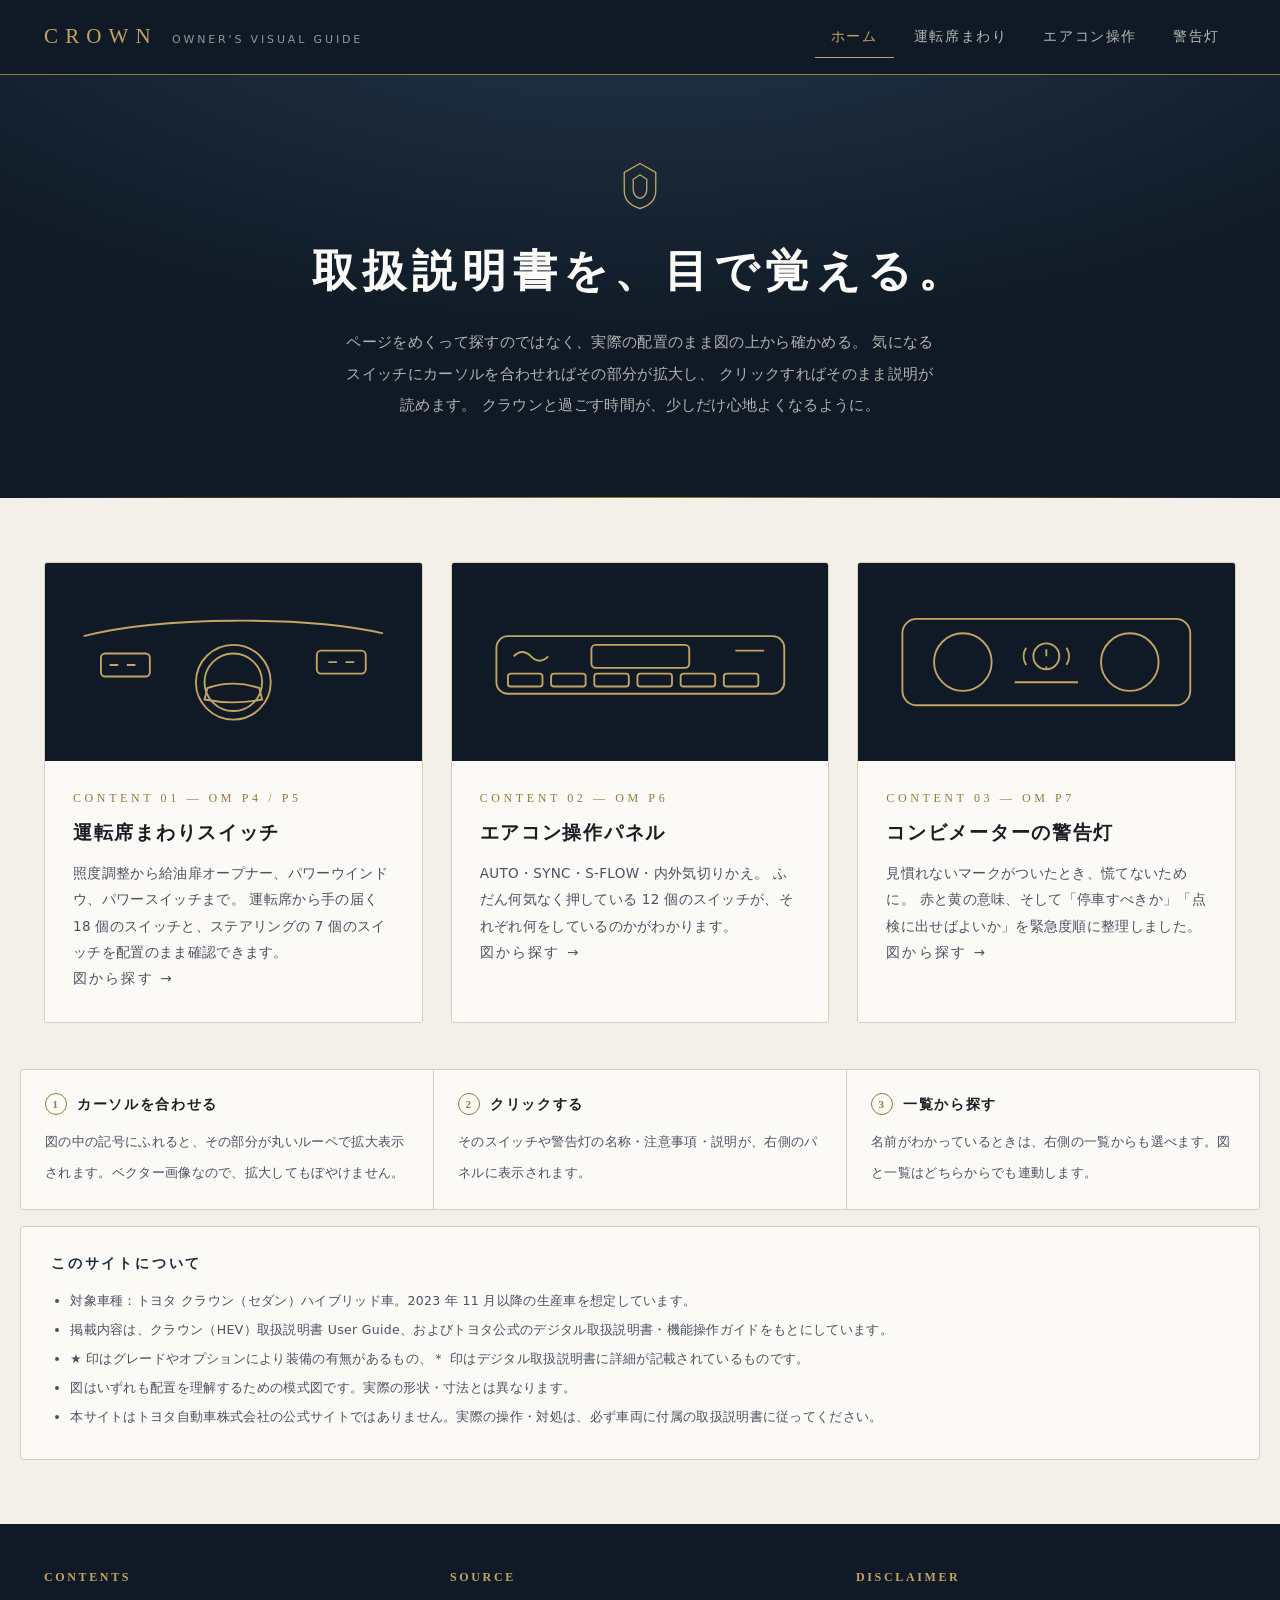
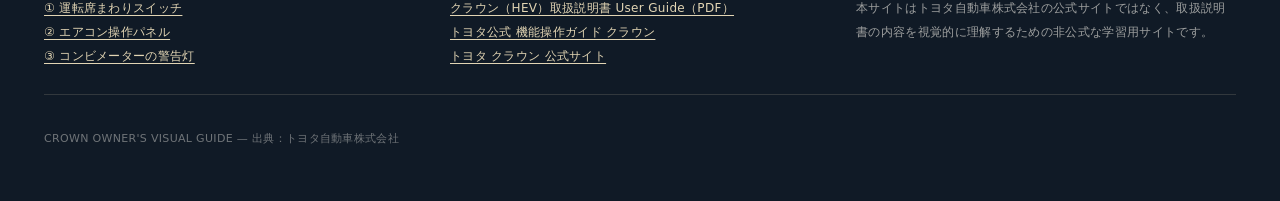
==== index.html @ cce94509 "エアコン操作パネル・警告灯・トップページを追加 - climate.html: OM P6 のエアコン操作スイッチ A-L - meter.html: OM P7 の警告灯 20 種を緊急度別に整理、" ====
<!DOCTYPE html>
<html lang="ja">
<head>
<meta charset="utf-8">
<meta name="viewport" content="width=device-width, initial-scale=1">
<title>CROWN オーナーズ ビジュアルガイド ｜ トヨタ クラウン取扱説明書を、目で覚える</title>
<meta name="description" content="トヨタ クラウン（HEV）の取扱説明書を、図の上でホバー拡大・クリック説明で学べるビジュアルガイド。運転席まわりスイッチ・エアコン操作パネル・コンビメーターの警告灯に対応。">
<link rel="stylesheet" href="assets/css/style.css">
</head>
<body>

<header class="site-header">
  <div class="wrap site-header__inner">
    <a class="brand" href="index.html">
      <span class="brand__mark">CROWN</span>
      <span class="brand__sub">OWNER'S VISUAL GUIDE</span>
    </a>
    <nav class="site-nav" aria-label="コンテンツ">
      <a href="index.html" aria-current="page">ホーム</a>
      <a href="cockpit.html">運転席まわり</a>
      <a href="climate.html">エアコン操作</a>
      <a href="meter.html">警告灯</a>
    </nav>
  </div>
</header>

<main>

  <section class="hero">
    <div class="wrap">
      <svg class="hero__crest" viewBox="0 0 48 48" fill="none" stroke="currentColor" stroke-width="1.2" aria-hidden="true">
        <path d="M24 4 L38 12 L38 28 Q38 40, 24 44 Q10 40, 10 28 L10 12 Z"/>
        <path d="M24 14 L30 18 L30 27 Q30 33, 24 35 Q18 33, 18 27 L18 18 Z"/>
      </svg>
      <h1>取扱説明書を、目で覚える。</h1>
      <p class="hero__lead">
        ページをめくって探すのではなく、実際の配置のまま図の上から確かめる。
        気になるスイッチにカーソルを合わせればその部分が拡大し、
        クリックすればそのまま説明が読めます。
        クラウンと過ごす時間が、少しだけ心地よくなるように。
      </p>
    </div>
  </section>

  <div class="wrap">
    <div class="card-grid">

      <a class="card" href="cockpit.html">
        <div class="card__visual">
          <svg viewBox="0 0 220 96" fill="none" stroke="currentColor" stroke-width="1.3" aria-hidden="true">
            <path d="M6 30 C 60 16, 160 16, 214 28"/>
            <circle cx="110" cy="62" r="26"/>
            <circle cx="110" cy="62" r="20"/>
            <path d="M92 66 q18 -6, 36 0 l2 8 q-20 4, -40 0 z"/>
            <rect x="18" y="42" width="34" height="16" rx="3"/>
            <rect x="168" y="40" width="34" height="16" rx="3"/>
            <path d="M24 50 h6 M36 50 h6 M176 48 h6 M188 48 h6"/>
          </svg>
        </div>
        <div class="card__body">
          <span class="card__no">CONTENT 01 — OM P4 / P5</span>
          <h2>運転席まわりスイッチ</h2>
          <p>
            照度調整から給油扉オープナー、パワーウインドウ、パワースイッチまで。
            運転席から手の届く 18 個のスイッチと、ステアリングの 7 個のスイッチを配置のまま確認できます。
          </p>
          <p class="card__more">図から探す →</p>
        </div>
      </a>

      <a class="card" href="climate.html">
        <div class="card__visual">
          <svg viewBox="0 0 220 96" fill="none" stroke="currentColor" stroke-width="1.3" aria-hidden="true">
            <rect x="10" y="30" width="200" height="40" rx="8"/>
            <rect x="76" y="36" width="68" height="16" rx="3"/>
            <rect x="18" y="56" width="24" height="9" rx="2"/>
            <rect x="48" y="56" width="24" height="9" rx="2"/>
            <rect x="78" y="56" width="24" height="9" rx="2"/>
            <rect x="108" y="56" width="24" height="9" rx="2"/>
            <rect x="138" y="56" width="24" height="9" rx="2"/>
            <rect x="168" y="56" width="24" height="9" rx="2"/>
            <path d="M22 44 q6 -6, 12 0 q6 6, 12 0"/>
            <path d="M176 40 h20"/>
          </svg>
        </div>
        <div class="card__body">
          <span class="card__no">CONTENT 02 — OM P6</span>
          <h2>エアコン操作パネル</h2>
          <p>
            AUTO・SYNC・S-FLOW・内外気切りかえ。
            ふだん何気なく押している 12 個のスイッチが、それぞれ何をしているのかがわかります。
          </p>
          <p class="card__more">図から探す →</p>
        </div>
      </a>

      <a class="card" href="meter.html">
        <div class="card__visual">
          <svg viewBox="0 0 220 96" fill="none" stroke="currentColor" stroke-width="1.3" aria-hidden="true">
            <rect x="10" y="18" width="200" height="60" rx="10"/>
            <circle cx="52" cy="48" r="20"/>
            <circle cx="168" cy="48" r="20"/>
            <circle cx="110" cy="44" r="9"/>
            <path d="M110 39 v5 M110 51 v1.5"/>
            <path d="M96 38 a11 11 0 0 0 0 12 M124 38 a11 11 0 0 1 0 12"/>
            <path d="M88 62 h44"/>
          </svg>
        </div>
        <div class="card__body">
          <span class="card__no">CONTENT 03 — OM P7</span>
          <h2>コンビメーターの警告灯</h2>
          <p>
            見慣れないマークがついたとき、慌てないために。
            赤と黄の意味、そして「停車すべきか」「点検に出せばよいか」を緊急度順に整理しました。
          </p>
          <p class="card__more">図から探す →</p>
        </div>
      </a>

    </div>
  </div>

  <div class="wrap howto">
    <h2 class="visually-hidden">使い方</h2>
    <ul class="howto__list">
      <li>
        <b data-step="1">カーソルを合わせる</b>
        <span>図の中の記号にふれると、その部分が丸いルーペで拡大表示されます。ベクター画像なので、拡大してもぼやけません。</span>
      </li>
      <li>
        <b data-step="2">クリックする</b>
        <span>そのスイッチや警告灯の名称・注意事項・説明が、右側のパネルに表示されます。</span>
      </li>
      <li>
        <b data-step="3">一覧から探す</b>
        <span>名前がわかっているときは、右側の一覧からも選べます。図と一覧はどちらからでも連動します。</span>
      </li>
    </ul>
  </div>

  <div class="wrap notes">
    <div class="notes__inner">
      <h2>このサイトについて</h2>
      <ul>
        <li>対象車種：トヨタ クラウン（セダン）ハイブリッド車。2023 年 11 月以降の生産車を想定しています。</li>
        <li>掲載内容は、クラウン（HEV）取扱説明書 User Guide、およびトヨタ公式のデジタル取扱説明書・機能操作ガイドをもとにしています。</li>
        <li>★ 印はグレードやオプションにより装備の有無があるもの、＊ 印はデジタル取扱説明書に詳細が記載されているものです。</li>
        <li>図はいずれも配置を理解するための模式図です。実際の形状・寸法とは異なります。</li>
        <li>本サイトはトヨタ自動車株式会社の公式サイトではありません。実際の操作・対処は、必ず車両に付属の取扱説明書に従ってください。</li>
      </ul>
    </div>
  </div>

</main>

<footer class="site-footer">
  <div class="wrap">
    <div class="site-footer__grid">
      <div>
        <h3>CONTENTS</h3>
        <ul>
          <li><a href="cockpit.html">① 運転席まわりスイッチ</a></li>
          <li><a href="climate.html">② エアコン操作パネル</a></li>
          <li><a href="meter.html">③ コンビメーターの警告灯</a></li>
        </ul>
      </div>
      <div>
        <h3>SOURCE</h3>
        <ul>
          <li><a href="https://manual.toyota.jp/pdf/crown/CROWN-HEV_UG_JP_M30K22_1_2504.pdf" rel="noopener">クラウン（HEV）取扱説明書 User Guide（PDF）</a></li>
          <li><a href="https://toyota.jp/function-guide/crown/" rel="noopener">トヨタ公式 機能操作ガイド クラウン</a></li>
          <li><a href="https://toyota.jp/crown/" rel="noopener">トヨタ クラウン 公式サイト</a></li>
        </ul>
      </div>
      <div>
        <h3>DISCLAIMER</h3>
        <p style="margin:0">
          本サイトはトヨタ自動車株式会社の公式サイトではなく、取扱説明書の内容を視覚的に理解するための非公式な学習用サイトです。
        </p>
      </div>
    </div>
    <p class="site-footer__base">CROWN OWNER'S VISUAL GUIDE — 出典：トヨタ自動車株式会社</p>
  </div>
</footer>

</body>
</html>
---- assets/css/style.css ----
@charset "utf-8";

/* =====================================================================
   CROWN OWNER'S GUIDE — 共通スタイル
   高貴・落ち着きを基調とした配色と組版。色は必ずこの :root から取る。
   ===================================================================== */

:root {
  /* ---- 地色（生成り／和紙） ---- */
  --paper:        #f3f0e9;
  --paper-raised: #fbfaf7;
  --paper-sunk:   #e9e4d9;

  /* ---- 墨 ---- */
  --ink:          #1a1d23;
  --ink-mid:      #4a5160;
  --ink-soft:     #7b8394;

  /* ---- 差し色 ---- */
  --navy:         #1c2b3d;
  --navy-deep:    #101a26;
  --gold:         #977a3a;
  --gold-bright:  #c3a462;
  --gold-pale:    #e2d5b4;

  /* ---- 罫 ---- */
  --rule:         #d6cfc0;
  --rule-strong:  #b9ae98;

  /* ---- 警告色（OM の表記に厳密に一致させること） ---- */
  --warn-red:     #d0342a;
  --warn-amber:   #e0a52c;
  --warn-green:   #4c9a5e;
  --meter-bg:     #0a0d12;

  /* ---- 書体 ---- */
  --font-serif: "Yu Mincho", "YuMincho", "Hiragino Mincho ProN", "Hiragino Mincho Pro",
                "HGS明朝E", "MS PMincho", serif;
  --font-sans:  "Yu Gothic", "YuGothic", "Hiragino Sans", "Hiragino Kaku Gothic ProN",
                "Noto Sans JP", "Meiryo", system-ui, sans-serif;

  /* ---- 寸法 ---- */
  --wrap: 1240px;
  --radius: 3px;
  --shadow-soft: 0 1px 2px rgba(26, 29, 35, .06), 0 8px 28px rgba(26, 29, 35, .07);
  --shadow-lift: 0 2px 6px rgba(26, 29, 35, .10), 0 18px 48px rgba(26, 29, 35, .14);
}

/* ---------------------------------------------------------------- reset */

*, *::before, *::after { box-sizing: border-box; }

html { -webkit-text-size-adjust: 100%; scroll-behavior: smooth; }

body {
  margin: 0;
  background: var(--paper);
  color: var(--ink);
  font-family: var(--font-sans);
  font-size: 16px;
  line-height: 1.9;
  letter-spacing: .02em;
  font-feature-settings: "palt" 1;
  -webkit-font-smoothing: antialiased;
}

img, svg { max-width: 100%; }
a { color: var(--navy); text-underline-offset: .25em; }
a:hover { color: var(--gold); }

h1, h2, h3, h4 {
  font-family: var(--font-serif);
  font-weight: 600;
  letter-spacing: .09em;
  line-height: 1.5;
  margin: 0;
}

:focus-visible {
  outline: 2px solid var(--gold);
  outline-offset: 3px;
}

.wrap {
  width: 100%;
  max-width: var(--wrap);
  margin-inline: auto;
  padding-inline: 24px;
}

.visually-hidden {
  position: absolute; width: 1px; height: 1px;
  margin: -1px; padding: 0; overflow: hidden;
  clip: rect(0 0 0 0); white-space: nowrap; border: 0;
}

/* ---------------------------------------------------------------- header */

.site-header {
  background: var(--navy-deep);
  color: var(--paper-raised);
  border-bottom: 1px solid var(--gold);
}

.site-header__inner {
  display: flex;
  align-items: center;
  justify-content: space-between;
  gap: 24px;
  min-height: 74px;
  flex-wrap: wrap;
}

.brand {
  display: flex;
  align-items: baseline;
  gap: 14px;
  text-decoration: none;
  color: inherit;
}

.brand__mark {
  font-family: var(--font-serif);
  font-size: 21px;
  letter-spacing: .34em;
  color: var(--gold-bright);
}

.brand__sub {
  font-size: 11px;
  letter-spacing: .26em;
  color: rgba(243, 240, 233, .58);
}

.site-nav {
  display: flex;
  gap: 4px;
  flex-wrap: wrap;
}

.site-nav a {
  display: block;
  padding: 8px 16px;
  font-size: 13.5px;
  letter-spacing: .12em;
  color: rgba(243, 240, 233, .74);
  text-decoration: none;
  border-bottom: 1px solid transparent;
  transition: color .2s, border-color .2s;
}

.site-nav a:hover { color: var(--gold-bright); }

.site-nav a[aria-current="page"] {
  color: var(--gold-bright);
  border-bottom-color: var(--gold-bright);
}

/* ---------------------------------------------------------------- hero */

.hero {
  background:
    radial-gradient(120% 150% at 50% -30%, #24374b 0%, var(--navy-deep) 62%);
  color: var(--paper-raised);
  padding: 84px 0 76px;
  text-align: center;
  position: relative;
}

.hero::after {
  content: "";
  position: absolute; inset-inline: 0; bottom: 0;
  height: 1px;
  background: linear-gradient(90deg, transparent, var(--gold), transparent);
}

.hero__crest {
  width: 54px; height: 54px;
  margin: 0 auto 26px;
  display: block;
  color: var(--gold-bright);
}

.hero h1 {
  font-size: clamp(28px, 4.4vw, 44px);
  letter-spacing: .14em;
  margin-bottom: 22px;
}

.hero__lead {
  max-width: 40em;
  margin: 0 auto;
  color: rgba(243, 240, 233, .72);
  font-size: 15px;
  line-height: 2.1;
}

/* ---------------------------------------------------------------- page head */

.page-head {
  padding: 54px 0 30px;
  border-bottom: 1px solid var(--rule);
}

.page-head__eyebrow {
  font-size: 11.5px;
  letter-spacing: .3em;
  color: var(--gold);
  margin-bottom: 14px;
}

.page-head h1 {
  font-size: clamp(24px, 3.4vw, 34px);
  margin-bottom: 16px;
}

.page-head__lead {
  max-width: 56em;
  color: var(--ink-mid);
  font-size: 14.5px;
  line-height: 2.05;
}

/* ---------------------------------------------------------------- index cards */

.card-grid {
  display: grid;
  grid-template-columns: repeat(auto-fit, minmax(280px, 1fr));
  gap: 28px;
  padding: 64px 0 20px;
}

.card {
  display: flex;
  flex-direction: column;
  background: var(--paper-raised);
  border: 1px solid var(--rule);
  border-radius: var(--radius);
  text-decoration: none;
  color: inherit;
  overflow: hidden;
  transition: transform .25s, box-shadow .25s, border-color .25s;
}

.card:hover {
  transform: translateY(-4px);
  box-shadow: var(--shadow-lift);
  border-color: var(--gold-pale);
}

.card__visual {
  background: var(--navy-deep);
  padding: 30px;
  display: grid;
  place-items: center;
  min-height: 172px;
}

.card__visual svg { width: 100%; height: auto; color: var(--gold-bright); }

.card__body { padding: 26px 28px 30px; }

.card__no {
  font-family: var(--font-serif);
  font-size: 12px;
  letter-spacing: .3em;
  color: var(--gold);
  display: block;
  margin-bottom: 10px;
}

.card__body h2 { font-size: 19px; margin-bottom: 12px; }

.card__body p {
  margin: 0;
  font-size: 13.5px;
  line-height: 1.95;
  color: var(--ink-mid);
}

.card__more {
  margin-top: 20px;
  font-size: 12.5px;
  letter-spacing: .16em;
  color: var(--gold);
}

/* ---------------------------------------------------------------- howto */

.howto {
  padding: 26px 0 8px;
}

.howto__list {
  list-style: none;
  margin: 0;
  padding: 0;
  display: grid;
  grid-template-columns: repeat(auto-fit, minmax(232px, 1fr));
  gap: 1px;
  background: var(--rule);
  border: 1px solid var(--rule);
  border-radius: var(--radius);
  overflow: hidden;
}

.howto__list li {
  background: var(--paper-raised);
  padding: 22px 24px;
}

.howto__list b {
  display: block;
  font-family: var(--font-serif);
  font-size: 14px;
  letter-spacing: .12em;
  margin-bottom: 8px;
}

.howto__list b::before {
  content: attr(data-step);
  display: inline-block;
  width: 22px; height: 22px;
  margin-right: 10px;
  border: 1px solid var(--gold);
  border-radius: 50%;
  color: var(--gold);
  font-size: 11px;
  line-height: 20px;
  text-align: center;
  vertical-align: 1px;
}

.howto__list span {
  font-size: 12.5px;
  line-height: 1.85;
  color: var(--ink-mid);
}

/* ====================================================================
   EXPLORER — 図・ルーペ・一覧・詳細
   ==================================================================== */

.explorer {
  display: grid;
  grid-template-columns: minmax(0, 1.55fr) minmax(316px, .95fr);
  gap: 34px;
  padding: 34px 0 72px;
  align-items: start;
}

/* ---- 左：図 ---- */

.stage {
  position: relative;
  background: var(--paper-raised);
  border: 1px solid var(--rule);
  border-radius: var(--radius);
  padding: 18px;
  box-shadow: var(--shadow-soft);
}

.stage--dark {
  background: var(--meter-bg);
  border-color: #2a3140;
}

.stage__caption {
  display: flex;
  align-items: baseline;
  justify-content: space-between;
  gap: 16px;
  flex-wrap: wrap;
  margin-bottom: 14px;
  padding-bottom: 12px;
  border-bottom: 1px solid var(--rule);
  font-size: 12px;
  letter-spacing: .14em;
  color: var(--ink-soft);
}

.stage--dark .stage__caption {
  border-bottom-color: #2a3140;
  color: #8b93a4;
}

.diagram { display: block; width: 100%; height: auto; }

/* ---- 図版（SVG アートワーク）の描線 ---- */

.art-body    { fill: var(--paper-raised); stroke: var(--ink-soft); stroke-width: 1.7;
               stroke-linejoin: round; }
.art-panel   { fill: #efece4; stroke: var(--ink-soft); stroke-width: 1.5; }
.art-inset   { fill: #e4dfd3; stroke: var(--ink-mid); stroke-width: 1.3; }
.art-key     { fill: #d9d3c4; stroke: var(--ink-mid); stroke-width: 1.3; }
.art-screen  { fill: var(--navy-deep); stroke: var(--ink-mid); stroke-width: 1.4; }
.art-line    { fill: none; stroke: var(--ink-soft); stroke-width: 1.6;
               stroke-linecap: round; stroke-linejoin: round; }
.art-hair    { fill: none; stroke: var(--ink-soft); stroke-width: 1;
               stroke-linecap: round; opacity: .5; }
.art-glyph   { fill: none; stroke: var(--ink); stroke-width: 1.6;
               stroke-linecap: round; stroke-linejoin: round; }
.art-glyph-f { fill: var(--ink); stroke: none; }
.art-cap     { font-family: var(--font-sans); font-size: 11px; letter-spacing: .1em;
               fill: var(--ink-soft); }
.art-micro   { font-family: var(--font-sans); font-size: 8px; letter-spacing: .04em;
               fill: var(--ink-mid); text-anchor: middle; }

/* 暗い舞台（メーター）用 */
.art-meter-face  { fill: #0d1119; stroke: #2f3949; stroke-width: 1.4; }
.art-meter-ring  { fill: none; stroke: #46566e; stroke-width: 2; }
.art-meter-hair  { fill: none; stroke: #354154; stroke-width: 1; }
.art-meter-cap   { font-family: var(--font-sans); font-size: 10px; letter-spacing: .12em;
                   fill: #6f7b8e; }
.tell-red    { fill: none; stroke: var(--warn-red);   stroke-width: 2;
               stroke-linecap: round; stroke-linejoin: round; }
.tell-red-f  { fill: var(--warn-red);   stroke: none; }
.tell-amb    { fill: none; stroke: var(--warn-amber); stroke-width: 2;
               stroke-linecap: round; stroke-linejoin: round; }
.tell-amb-f  { fill: var(--warn-amber); stroke: none; }
.tell-txt-r  { font-family: var(--font-sans); font-weight: 700; fill: var(--warn-red);
               text-anchor: middle; }
.tell-txt-a  { font-family: var(--font-sans); font-weight: 700; fill: var(--warn-amber);
               text-anchor: middle; }

/* ---- ホットスポット ---- */

.hotspot { cursor: pointer; }
.hotspot .hit { fill: transparent; }

.hotspot .halo {
  fill: none;
  stroke: var(--gold-bright);
  stroke-width: 2;
  opacity: 0;
  transform-box: fill-box;
  transform-origin: center;
  transform: scale(.86);
  transition: opacity .22s ease, transform .22s ease;
}

.hotspot .badge-dot {
  fill: var(--paper-raised);
  stroke: var(--navy);
  stroke-width: 1.5;
  transition: fill .2s, stroke .2s;
}

.hotspot .badge-txt {
  font-family: var(--font-sans);
  font-size: 15px;
  font-weight: 700;
  fill: var(--navy);
  text-anchor: middle;
  dominant-baseline: central;
  pointer-events: none;
  transition: fill .2s;
}

.hotspot .leader {
  stroke: var(--ink-soft);
  stroke-width: 1;
  fill: none;
  opacity: .55;
  transition: stroke .2s, opacity .2s;
}

/* ステアリングスイッチ（OM P5）は記号が A から重複するため塗りで区別する */
.hotspot--steer .badge-dot { fill: var(--navy); stroke: var(--navy); }
.hotspot--steer .badge-txt { fill: var(--gold-bright); }

.stage--dark .hotspot .badge-dot { fill: #10151d; stroke: var(--gold-bright); }
.stage--dark .hotspot .badge-txt { fill: var(--gold-bright); }
.stage--dark .hotspot .leader    { stroke: #5d6779; }

/* 強調（ホバー／選択） */
.hotspot.is-active .halo,
.hotspot:hover .halo,
.hotspot:focus-visible .halo {
  opacity: 1;
  transform: scale(1);
}

.hotspot.is-active .badge-dot,
.hotspot:hover .badge-dot,
.hotspot:focus-visible .badge-dot {
  fill: var(--gold);
  stroke: var(--gold);
}

.hotspot.is-active .badge-txt,
.hotspot:hover .badge-txt,
.hotspot:focus-visible .badge-txt {
  fill: #fff;
}

.hotspot.is-active .leader,
.hotspot:hover .leader { stroke: var(--gold); opacity: 1; }

/* 選択中は他を沈める */
.diagram.is-dimmed .hotspot:not(.is-active):not(:hover) { opacity: .42; }
.hotspot { transition: opacity .25s; }

/* ---- ルーペ ---- */

.loupe {
  position: absolute;
  top: 22px;
  right: 22px;
  width: 224px;
  height: 224px;
  border: 1px solid var(--gold);
  border-radius: 50%;
  overflow: hidden;
  background: var(--paper-raised);
  box-shadow: var(--shadow-lift);
  opacity: 0;
  visibility: hidden;
  transform: scale(.94);
  transition: opacity .2s ease, transform .2s ease, visibility .2s;
  pointer-events: none;
  z-index: 4;
}

.stage--dark .loupe { background: var(--meter-bg); }

.loupe.is-visible { opacity: 1; visibility: visible; transform: scale(1); }

.loupe svg { display: block; width: 100%; height: 100%; }

.loupe__label {
  position: absolute;
  inset-inline: 0;
  bottom: 0;
  background: rgba(16, 26, 38, .88);
  color: var(--gold-pale);
  font-size: 10.5px;
  letter-spacing: .1em;
  text-align: center;
  padding: 7px 10px;
  line-height: 1.5;
}

/* ---- 右：一覧＋詳細 ---- */

.side { position: sticky; top: 18px; display: grid; gap: 20px; }

.panel {
  background: var(--paper-raised);
  border: 1px solid var(--rule);
  border-radius: var(--radius);
  box-shadow: var(--shadow-soft);
}

.panel__head {
  padding: 16px 22px;
  border-bottom: 1px solid var(--rule);
  font-family: var(--font-serif);
  font-size: 13px;
  letter-spacing: .22em;
  color: var(--navy);
  background: var(--paper-sunk);
}

/* 詳細 */

.detail__body { padding: 24px 24px 26px; min-height: 232px; }

.detail__placeholder {
  color: var(--ink-soft);
  font-size: 13px;
  line-height: 2;
  text-align: center;
  padding: 34px 6px;
}

.detail__placeholder svg {
  width: 40px; height: 40px;
  margin: 0 auto 14px;
  display: block;
  color: var(--rule-strong);
}

.detail__badge {
  display: inline-grid;
  place-items: center;
  min-width: 30px; height: 30px;
  padding-inline: 8px;
  border: 1px solid var(--gold);
  border-radius: 2px;
  color: var(--gold);
  font-size: 14px;
  font-weight: 700;
  margin-bottom: 14px;
}

.detail__title {
  font-family: var(--font-serif);
  font-size: 19px;
  line-height: 1.6;
  letter-spacing: .05em;
  margin: 0 0 6px;
}

.detail__tags {
  display: flex;
  flex-wrap: wrap;
  gap: 6px;
  margin: 12px 0 16px;
}

.tag {
  font-size: 11px;
  letter-spacing: .08em;
  line-height: 1.7;
  padding: 2px 10px;
  border-radius: 999px;
  border: 1px solid var(--rule-strong);
  color: var(--ink-mid);
  background: var(--paper);
}

.tag--red   { border-color: var(--warn-red);   color: var(--warn-red); }
.tag--amber { border-color: #b5851f;           color: #90680f; }
.tag--green { border-color: var(--warn-green); color: #35704a; }
.tag--gold  { border-color: var(--gold);       color: var(--gold); }

.detail__desc {
  margin: 0;
  font-size: 14px;
  line-height: 2.05;
  color: var(--ink);
}

.detail__note {
  margin: 16px 0 0;
  padding: 12px 14px;
  background: var(--paper-sunk);
  border-left: 2px solid var(--gold-pale);
  font-size: 12.5px;
  line-height: 1.9;
  color: var(--ink-mid);
}

.detail__source {
  margin: 18px 0 0;
  padding-top: 14px;
  border-top: 1px solid var(--rule);
  font-size: 11.5px;
  line-height: 1.85;
  color: var(--ink-soft);
}

/* 一覧 */

.index-list { list-style: none; margin: 0; padding: 6px; max-height: 470px; overflow-y: auto; }

.index-list__group {
  padding: 14px 16px 6px;
  font-size: 11px;
  letter-spacing: .18em;
  color: var(--gold);
}

.index-list button {
  display: flex;
  align-items: flex-start;
  gap: 12px;
  width: 100%;
  padding: 9px 14px;
  background: none;
  border: 0;
  border-radius: 2px;
  font: inherit;
  font-size: 13px;
  line-height: 1.7;
  letter-spacing: .01em;
  color: var(--ink);
  text-align: left;
  cursor: pointer;
  transition: background .18s, color .18s;
}

.index-list button:hover { background: var(--paper-sunk); }

.index-list button.is-active {
  background: var(--navy);
  color: var(--paper-raised);
}

.index-list__key {
  flex: none;
  display: grid;
  place-items: center;
  min-width: 24px; height: 24px;
  padding-inline: 5px;
  margin-top: 1px;
  border: 1px solid var(--rule-strong);
  border-radius: 2px;
  font-size: 11.5px;
  font-weight: 700;
  color: var(--ink-mid);
  background: var(--paper);
}

.index-list button.is-active .index-list__key {
  border-color: var(--gold-bright);
  background: transparent;
  color: var(--gold-bright);
}

.index-list__key--icon { padding: 2px; background: #10151d; border-color: #2a3140; }
.index-list__key--icon svg { width: 18px; height: 18px; display: block; }

/* 凡例 */

.legend {
  display: flex;
  flex-wrap: wrap;
  gap: 8px 22px;
  padding: 16px 0 0;
  font-size: 12px;
  color: var(--ink-mid);
}

.legend span::before {
  content: "";
  display: inline-block;
  width: 10px; height: 10px;
  margin-right: 8px;
  border-radius: 50%;
  vertical-align: 0;
}

.legend .lg-red::before   { background: var(--warn-red); }
.legend .lg-amber::before { background: var(--warn-amber); }
.legend .lg-green::before { background: var(--warn-green); }

/* ---------------------------------------------------------------- notes */

.notes {
  padding: 8px 0 64px;
}

.notes__inner {
  border: 1px solid var(--rule);
  border-radius: var(--radius);
  background: var(--paper-raised);
  padding: 26px 30px;
}

.notes h2 {
  font-size: 14px;
  letter-spacing: .2em;
  margin-bottom: 14px;
  color: var(--navy);
}

.notes ul { margin: 0; padding-left: 1.2em; }

.notes li {
  font-size: 12.5px;
  line-height: 2;
  color: var(--ink-mid);
  margin-bottom: 4px;
}

/* ---------------------------------------------------------------- footer */

.site-footer {
  background: var(--navy-deep);
  color: rgba(243, 240, 233, .62);
  padding: 44px 0 40px;
  font-size: 12px;
  line-height: 2;
}

.site-footer a { color: var(--gold-pale); }

.site-footer__grid {
  display: grid;
  grid-template-columns: repeat(auto-fit, minmax(260px, 1fr));
  gap: 26px;
  padding-bottom: 26px;
  border-bottom: 1px solid rgba(226, 213, 180, .16);
}

.site-footer h3 {
  font-size: 12px;
  letter-spacing: .22em;
  color: var(--gold-bright);
  margin-bottom: 10px;
}

.site-footer ul { list-style: none; margin: 0; padding: 0; }

.site-footer__base {
  padding-top: 22px;
  font-size: 11px;
  color: rgba(243, 240, 233, .42);
}

/* ---------------------------------------------------------------- responsive */

@media (max-width: 1080px) {
  .explorer { grid-template-columns: 1fr; }
  .side { position: static; }
  .index-list { max-height: 340px; }
}

@media (max-width: 720px) {
  body { font-size: 15px; }
  .wrap { padding-inline: 18px; }
  .site-header__inner { min-height: 0; padding-block: 14px; }
  .site-nav { width: 100%; }
  .site-nav a { padding: 6px 12px; font-size: 12.5px; }
  .hero { padding: 58px 0 52px; }
  .card-grid { padding-top: 44px; gap: 20px; }
  .stage { padding: 12px; }
  .loupe { width: 148px; height: 148px; top: 14px; right: 14px; }
  .loupe__label { font-size: 9.5px; padding: 5px 6px; }
  .explorer { padding-bottom: 48px; }
}

@media (prefers-reduced-motion: reduce) {
  *, *::before, *::after {
    animation-duration: .01ms !important;
    transition-duration: .01ms !important;
    scroll-behavior: auto !important;
  }
}

@media print {
  .site-header, .site-footer, .loupe { display: none; }
  .explorer { grid-template-columns: 1fr; }
}
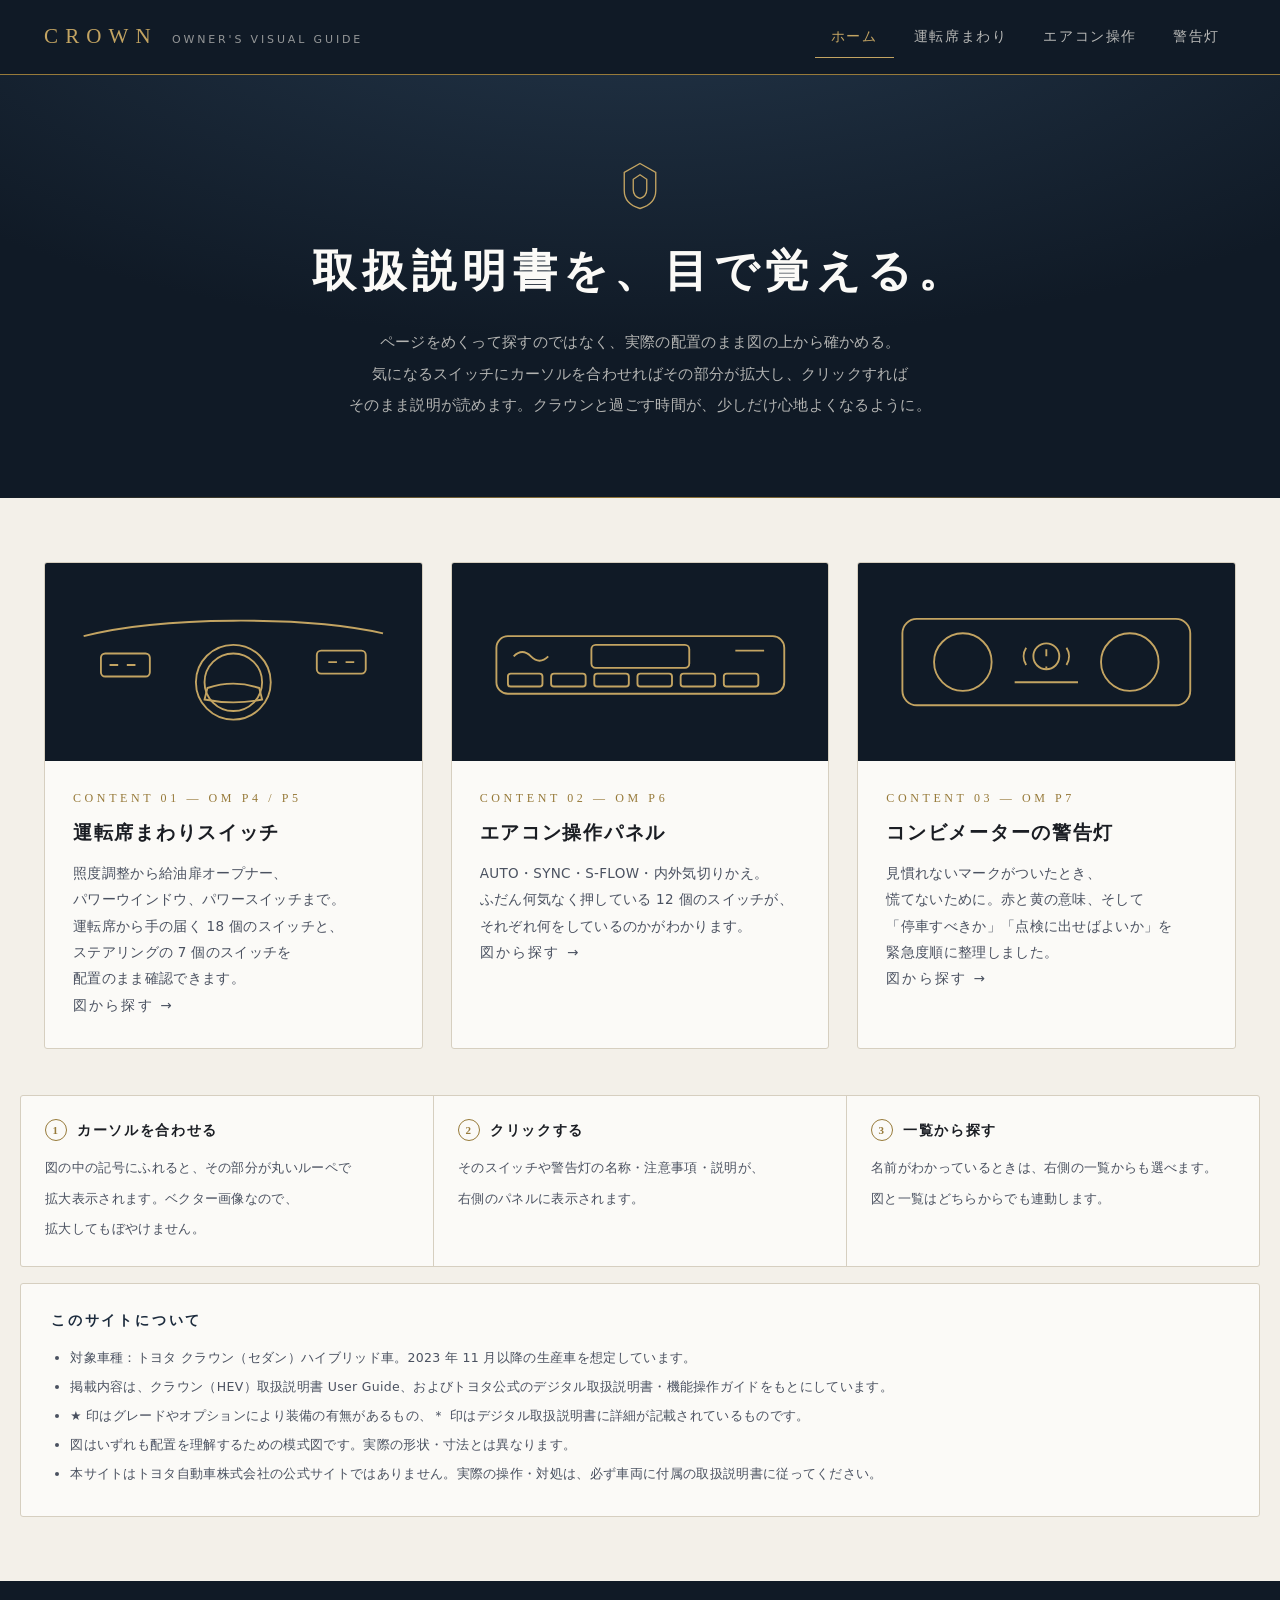
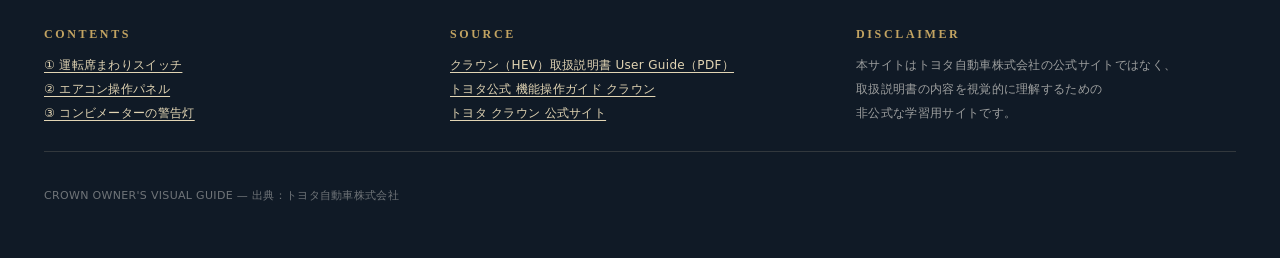
==== commit f541b71b: "日本語の折り返しを文節単位にし、図外クリックでズームを解除 - CSS: word-break:auto-phrase / line-break:strict と .nw（改行禁止）を追加 - HTM" ====
--- a/index.html
+++ b/index.html
@@ -33,12 +33,20 @@
         <path d="M24 14 L30 18 L30 27 Q30 33, 24 35 Q18 33, 18 27 L18 18 Z"/>
       </svg>
       <h1>取扱説明書を、目で覚える。</h1>
-      <p class="hero__lead">
-        ページをめくって探すのではなく、実際の配置のまま図の上から確かめる。
-        気になるスイッチにカーソルを合わせればその部分が拡大し、
-        クリックすればそのまま説明が読めます。
-        クラウンと過ごす時間が、少しだけ心地よくなるように。
-      </p>
+      <p class="hero__lead"><span class="nw">ページをめくって</span
+        ><span class="nw">探すのではなく、</span
+        ><span class="nw">実際の配置のまま</span
+        ><span class="nw">図の上から</span
+        ><span class="nw">確かめる。</span
+        ><span class="nw">気になるスイッチに</span
+        ><span class="nw">カーソルを合わせれば</span
+        ><span class="nw">その部分が拡大し、</span
+        ><span class="nw">クリックすれば</span
+        ><span class="nw">そのまま説明が</span
+        ><span class="nw">読めます。</span
+        ><span class="nw">クラウンと過ごす時間が、</span
+        ><span class="nw">少しだけ</span
+        ><span class="nw">心地よくなるように。</span></p>
     </div>
   </section>
 
@@ -60,10 +68,17 @@
         <div class="card__body">
           <span class="card__no">CONTENT 01 — OM P4 / P5</span>
           <h2>運転席まわりスイッチ</h2>
-          <p>
-            照度調整から給油扉オープナー、パワーウインドウ、パワースイッチまで。
-            運転席から手の届く 18 個のスイッチと、ステアリングの 7 個のスイッチを配置のまま確認できます。
-          </p>
+          <p><span class="nw">照度調整から</span
+            ><span class="nw">給油扉オープナー、</span
+            ><span class="nw">パワーウインドウ、</span
+            ><span class="nw">パワースイッチまで。</span
+            ><span class="nw">運転席から</span
+            ><span class="nw">手の届く 18 個の</span
+            ><span class="nw">スイッチと、</span
+            ><span class="nw">ステアリングの 7 個の</span
+            ><span class="nw">スイッチを</span
+            ><span class="nw">配置のまま</span
+            ><span class="nw">確認できます。</span></p>
           <p class="card__more">図から探す →</p>
         </div>
       </a>
@@ -86,10 +101,15 @@
         <div class="card__body">
           <span class="card__no">CONTENT 02 — OM P6</span>
           <h2>エアコン操作パネル</h2>
-          <p>
-            AUTO・SYNC・S-FLOW・内外気切りかえ。
-            ふだん何気なく押している 12 個のスイッチが、それぞれ何をしているのかがわかります。
-          </p>
+          <p><span class="nw">AUTO・SYNC・S-FLOW・</span
+            ><span class="nw">内外気切りかえ。</span
+            ><span class="nw">ふだん</span
+            ><span class="nw">何気なく</span
+            ><span class="nw">押している 12 個の</span
+            ><span class="nw">スイッチが、</span
+            ><span class="nw">それぞれ</span
+            ><span class="nw">何をしているのかが</span
+            ><span class="nw">わかります。</span></p>
           <p class="card__more">図から探す →</p>
         </div>
       </a>
@@ -109,10 +129,15 @@
         <div class="card__body">
           <span class="card__no">CONTENT 03 — OM P7</span>
           <h2>コンビメーターの警告灯</h2>
-          <p>
-            見慣れないマークがついたとき、慌てないために。
-            赤と黄の意味、そして「停車すべきか」「点検に出せばよいか」を緊急度順に整理しました。
-          </p>
+          <p><span class="nw">見慣れないマークが</span
+            ><span class="nw">ついたとき、</span
+            ><span class="nw">慌てないために。</span
+            ><span class="nw">赤と黄の意味、</span
+            ><span class="nw">そして</span
+            ><span class="nw">「停車すべきか」</span
+            ><span class="nw">「点検に出せばよいか」を</span
+            ><span class="nw">緊急度順に</span
+            ><span class="nw">整理しました。</span></p>
           <p class="card__more">図から探す →</p>
         </div>
       </a>
@@ -125,15 +150,32 @@
     <ul class="howto__list">
       <li>
         <b data-step="1">カーソルを合わせる</b>
-        <span>図の中の記号にふれると、その部分が丸いルーペで拡大表示されます。ベクター画像なので、拡大してもぼやけません。</span>
+        <span><span class="nw">図の中の記号に</span
+          ><span class="nw">ふれると、</span
+          ><span class="nw">その部分が</span
+          ><span class="nw">丸いルーペで</span
+          ><span class="nw">拡大表示されます。</span
+          ><span class="nw">ベクター画像なので、</span
+          ><span class="nw">拡大しても</span
+          ><span class="nw">ぼやけません。</span></span>
       </li>
       <li>
         <b data-step="2">クリックする</b>
-        <span>そのスイッチや警告灯の名称・注意事項・説明が、右側のパネルに表示されます。</span>
+        <span><span class="nw">そのスイッチや</span
+          ><span class="nw">警告灯の</span
+          ><span class="nw">名称・注意事項・説明が、</span
+          ><span class="nw">右側のパネルに</span
+          ><span class="nw">表示されます。</span></span>
       </li>
       <li>
         <b data-step="3">一覧から探す</b>
-        <span>名前がわかっているときは、右側の一覧からも選べます。図と一覧はどちらからでも連動します。</span>
+        <span><span class="nw">名前が</span
+          ><span class="nw">わかっているときは、</span
+          ><span class="nw">右側の一覧からも</span
+          ><span class="nw">選べます。</span
+          ><span class="nw">図と一覧は</span
+          ><span class="nw">どちらからでも</span
+          ><span class="nw">連動します。</span></span>
       </li>
     </ul>
   </div>
@@ -142,11 +184,43 @@
     <div class="notes__inner">
       <h2>このサイトについて</h2>
       <ul>
-        <li>対象車種：トヨタ クラウン（セダン）ハイブリッド車。2023 年 11 月以降の生産車を想定しています。</li>
-        <li>掲載内容は、クラウン（HEV）取扱説明書 User Guide、およびトヨタ公式のデジタル取扱説明書・機能操作ガイドをもとにしています。</li>
-        <li>★ 印はグレードやオプションにより装備の有無があるもの、＊ 印はデジタル取扱説明書に詳細が記載されているものです。</li>
-        <li>図はいずれも配置を理解するための模式図です。実際の形状・寸法とは異なります。</li>
-        <li>本サイトはトヨタ自動車株式会社の公式サイトではありません。実際の操作・対処は、必ず車両に付属の取扱説明書に従ってください。</li>
+        <li><span class="nw">対象車種：</span
+          ><span class="nw">トヨタ クラウン（セダン）</span
+          ><span class="nw">ハイブリッド車。</span
+          ><span class="nw">2023 年 11 月以降の</span
+          ><span class="nw">生産車を</span
+          ><span class="nw">想定しています。</span></li>
+        <li><span class="nw">掲載内容は、</span
+          ><span class="nw">クラウン（HEV）</span
+          ><span class="nw">取扱説明書 User Guide、</span
+          ><span class="nw">および</span
+          ><span class="nw">トヨタ公式の</span
+          ><span class="nw">デジタル取扱説明書・</span
+          ><span class="nw">機能操作ガイドを</span
+          ><span class="nw">もとにしています。</span></li>
+        <li><span class="nw">★ 印は</span
+          ><span class="nw">グレードや</span
+          ><span class="nw">オプションにより</span
+          ><span class="nw">装備の有無が</span
+          ><span class="nw">あるもの、</span
+          ><span class="nw">＊ 印は</span
+          ><span class="nw">デジタル取扱説明書に</span
+          ><span class="nw">詳細が</span
+          ><span class="nw">記載されているものです。</span></li>
+        <li><span class="nw">図はいずれも</span
+          ><span class="nw">配置を理解するための</span
+          ><span class="nw">模式図です。</span
+          ><span class="nw">実際の形状・寸法とは</span
+          ><span class="nw">異なります。</span></li>
+        <li><span class="nw">本サイトは</span
+          ><span class="nw">トヨタ自動車株式会社の</span
+          ><span class="nw">公式サイトでは</span
+          ><span class="nw">ありません。</span
+          ><span class="nw">実際の操作・対処は、</span
+          ><span class="nw">必ず</span
+          ><span class="nw">車両に付属の</span
+          ><span class="nw">取扱説明書に</span
+          ><span class="nw">従ってください。</span></li>
       </ul>
     </div>
   </div>
@@ -175,7 +249,14 @@
       <div>
         <h3>DISCLAIMER</h3>
         <p style="margin:0">
-          本サイトはトヨタ自動車株式会社の公式サイトではなく、取扱説明書の内容を視覚的に理解するための非公式な学習用サイトです。
+          <span class="nw">本サイトは</span
+          ><span class="nw">トヨタ自動車株式会社の</span
+          ><span class="nw">公式サイトではなく、</span
+          ><span class="nw">取扱説明書の内容を</span
+          ><span class="nw">視覚的に</span
+          ><span class="nw">理解するための</span
+          ><span class="nw">非公式な</span
+          ><span class="nw">学習用サイトです。</span>
         </p>
       </div>
     </div>
--- a/assets/css/style.css
+++ b/assets/css/style.css
@@ -62,7 +62,21 @@
   letter-spacing: .02em;
   font-feature-settings: "palt" 1;
   -webkit-font-smoothing: antialiased;
-}
+
+  /* --- 日本語の折り返し規則 -----------------------------------------
+     ・文節の途中で改行しない（「クラウン」が「クラ／ウン」に割れない）
+     ・助詞を行頭に送らない（「スイッチ／にカーソルを」にしない）
+     auto-phrase は文節単位で改行位置を決める。
+     未対応ブラウザ向けには、本文側で .nw（改行禁止）を併用している。
+     ------------------------------------------------------------------ */
+  word-break: auto-phrase;
+  line-break: strict;
+  overflow-wrap: normal;
+}
+
+/* 文節のまとまり。この中では改行しない。
+   日本語の本文はこの単位で区切って記述すること。 */
+.nw { white-space: nowrap; }
 
 img, svg { max-width: 100%; }
 a { color: var(--navy); text-underline-offset: .25em; }
@@ -74,7 +88,10 @@
   letter-spacing: .09em;
   line-height: 1.5;
   margin: 0;
-}
+  text-wrap: balance;
+}
+
+p, li, dd { text-wrap: pretty; }
 
 :focus-visible {
   outline: 2px solid var(--gold);
@@ -353,6 +370,7 @@
 
 .stage {
   position: relative;
+  min-width: 0;
   background: var(--paper-raised);
   border: 1px solid var(--rule);
   border-radius: var(--radius);
@@ -382,6 +400,25 @@
 .stage--dark .stage__caption {
   border-bottom-color: #2a3140;
   color: #8b93a4;
+}
+
+.stage__hint {
+  display: none;
+  margin: 10px 0 0;
+  font-size: 11px;
+  letter-spacing: .08em;
+  color: var(--ink-soft);
+}
+
+.stage--dark .stage__hint { color: #8b93a4; }
+
+/* 狭い画面では図を横スクロールさせ、タップできる大きさを確保する */
+.stage__scroll {
+  max-width: 100%;
+  overflow-x: auto;
+  overflow-y: hidden;
+  overscroll-behavior-x: contain;
+  -webkit-overflow-scrolling: touch;
 }
 
 .diagram { display: block; width: 100%; height: auto; }
@@ -803,8 +840,8 @@
 /* ---------------------------------------------------------------- responsive */
 
 @media (max-width: 1080px) {
-  .explorer { grid-template-columns: 1fr; }
-  .side { position: static; }
+  .explorer { grid-template-columns: minmax(0, 1fr); }
+  .side { position: static; min-width: 0; }
   .index-list { max-height: 340px; }
 }
 
@@ -817,6 +854,8 @@
   .hero { padding: 58px 0 52px; }
   .card-grid { padding-top: 44px; gap: 20px; }
   .stage { padding: 12px; }
+  .stage__scroll .diagram { min-width: 680px; }
+  .stage__hint { display: block; }
   .loupe { width: 148px; height: 148px; top: 14px; right: 14px; }
   .loupe__label { font-size: 9.5px; padding: 5px 6px; }
   .explorer { padding-bottom: 48px; }
